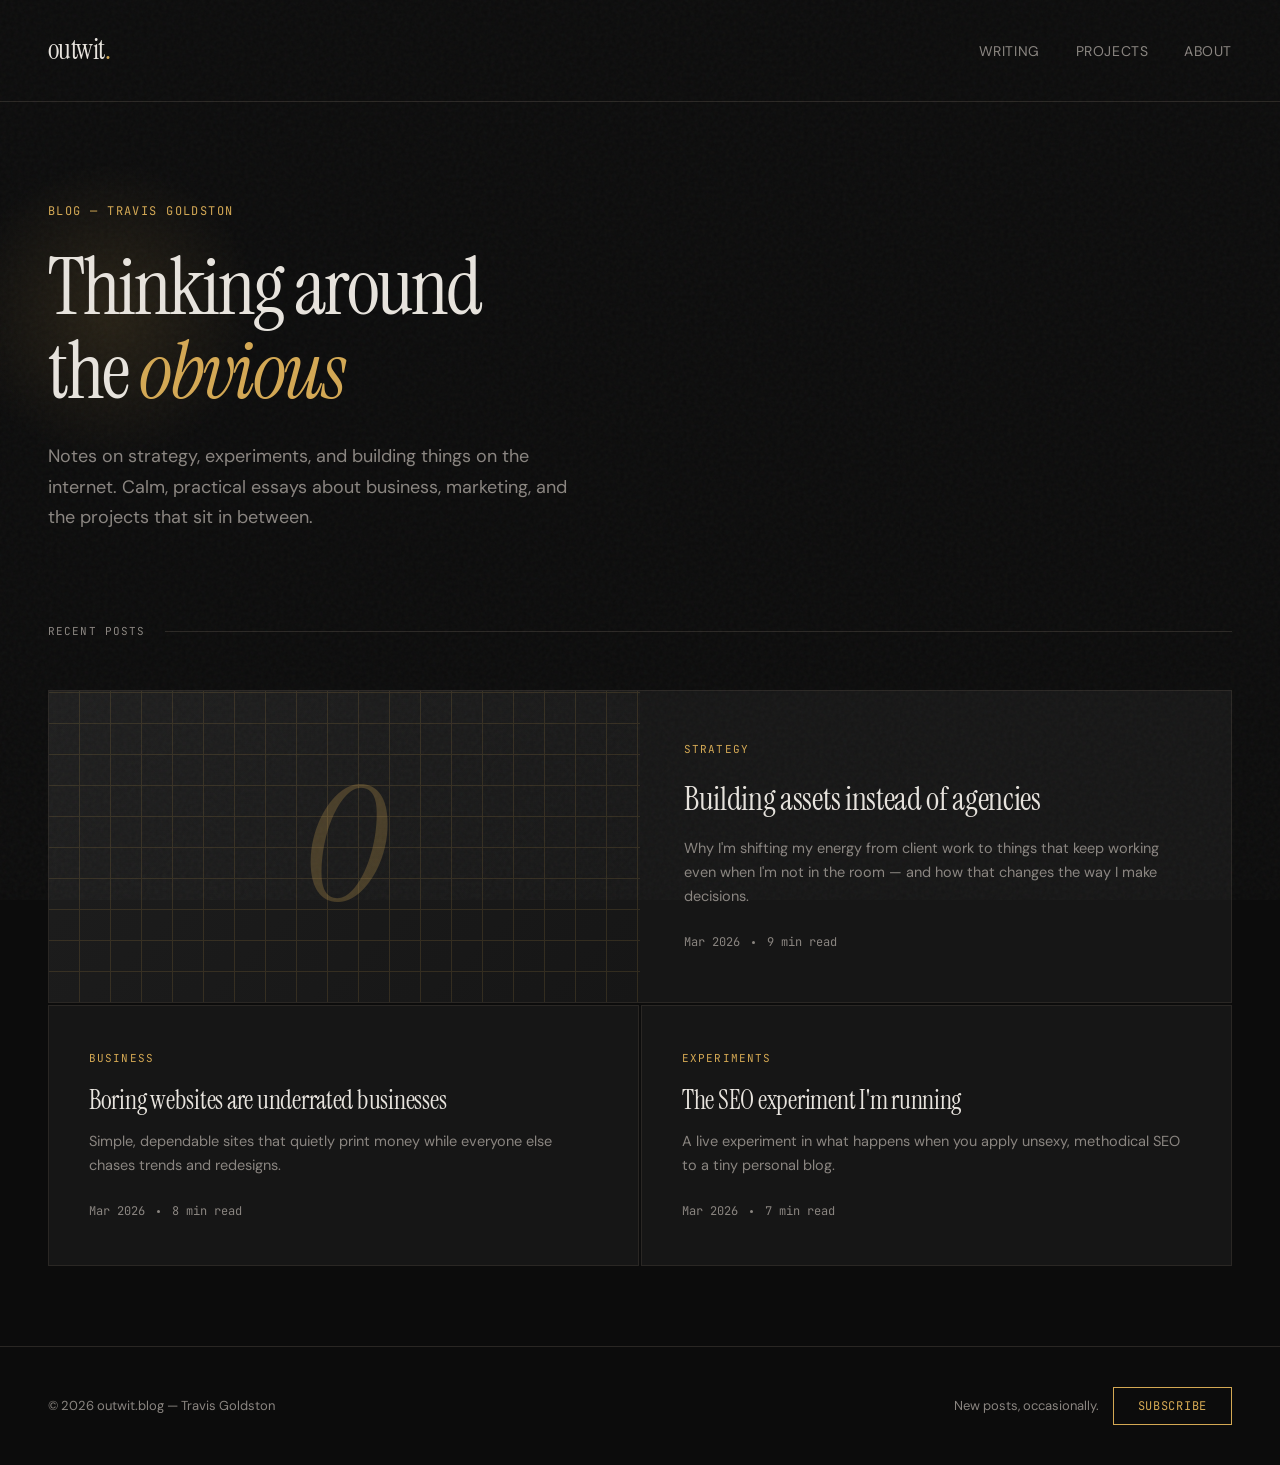
==== index.html @ f5ae8de1 "Initial commit" ====
<!DOCTYPE html>
<html lang="en">
<head>
  <meta charset="UTF-8">
  <meta name="viewport" content="width=device-width, initial-scale=1.0">
  <title>outwit.blog — Notes on strategy and experiments</title>
  <meta name="description" content="Outwit is a quiet corner of the internet for notes on strategy, experiments, and building things online by Travis Goldston.">
  <link rel="stylesheet" href="/assets/css/styles.css">
  <meta property="og:type" content="website">
  <meta property="og:title" content="outwit.blog — Notes on strategy and experiments">
  <meta property="og:description" content="Notes on strategy, experiments, and building things on the internet.">
  <meta property="og:url" content="https://outwit.blog/">
</head>
<body>
  <div class="grain"></div>

  <nav>
    <a href="/" class="logo">outwit<span>.</span></a>
    <ul class="nav-links">
      <li><a href="/">Writing</a></li>
      <li><a href="#">Projects</a></li>
      <li><a href="#">About</a></li>
    </ul>
  </nav>

  <section class="hero">
    <div class="hero-tag">Blog — Travis Goldston</div>
    <h1>Thinking around<br>the <em>obvious</em></h1>
    <p>Notes on strategy, experiments, and building things on the internet. Calm, practical essays about business, marketing, and the projects that sit in between.</p>
  </section>

  <div class="section-divider">
    <span>Recent posts</span>
  </div>

  <section class="posts">
    <article class="post featured">
      <div class="featured-visual">
        <div class="pattern"></div>
        <div class="big-letter">O</div>
      </div>
      <div class="featured-content">
        <div class="post-category">Strategy</div>
        <a href="/blog/building-assets-not-agencies.html">
          <h2>Building assets instead of agencies</h2>
          <p>Why I'm shifting my energy from client work to things that keep working even when I'm not in the room — and how that changes the way I make decisions.</p>
        </a>
        <div class="post-meta">
          <span>Mar 2026</span>
          <span class="dot"></span>
          <span>9 min read</span>
        </div>
      </div>
    </article>

    <article class="post">
      <div class="post-category">Business</div>
      <a href="/blog/boring-websites-are-underrated.html">
        <h2>Boring websites are underrated businesses</h2>
        <p>Simple, dependable sites that quietly print money while everyone else chases trends and redesigns.</p>
      </a>
      <div class="post-meta">
        <span>Mar 2026</span>
        <span class="dot"></span>
        <span>8 min read</span>
      </div>
    </article>

    <article class="post">
      <div class="post-category">Experiments</div>
      <a href="/blog/the-seo-experiment.html">
        <h2>The SEO experiment I'm running</h2>
        <p>A live experiment in what happens when you apply unsexy, methodical SEO to a tiny personal blog.</p>
      </a>
      <div class="post-meta">
        <span>Mar 2026</span>
        <span class="dot"></span>
        <span>7 min read</span>
      </div>
    </article>
  </section>

  <div class="bottom-bar">
    <p>&copy; 2026 outwit.blog — Travis Goldston</p>
    <div class="subscribe-hint">
      <span>New posts, occasionally.</span>
      <button class="subscribe-btn">Subscribe</button>
    </div>
  </div>
</body>
</html>
---- assets/css/styles.css ----
@import url("https://fonts.googleapis.com/css2?family=Instrument+Serif:ital@0;1&family=DM+Sans:ital,wght@0,300;0,400;0,500;0,600;1,400&family=JetBrains+Mono:wght@400;500&display=swap");

:root {
  --bg: #0C0C0C;
  --surface: #161616;
  --surface-2: #1E1E1E;
  --text: #E8E4DE;
  --text-muted: #8A8580;
  --accent: #D4A853;
  --accent-dim: #D4A85322;
  --border: #2A2724;
  --serif: 'Instrument Serif', Georgia, serif;
  --sans: 'DM Sans', sans-serif;
  --mono: 'JetBrains Mono', monospace;
}

* { margin: 0; padding: 0; box-sizing: border-box; }

body {
  background: var(--bg);
  color: var(--text);
  font-family: var(--sans);
  line-height: 1.6;
  -webkit-font-smoothing: antialiased;
}

.grain {
  position: fixed;
  top: 0; left: 0; width: 100%; height: 100%;
  background-image: url("data:image/svg+xml,%3Csvg viewBox='0 0 256 256' xmlns='http://www.w3.org/2000/svg'%3E%3Cfilter id='n'%3E%3CfeTurbulence type='fractalNoise' baseFrequency='0.9' numOctaves='4' stitchTiles='stitch'/%3E%3C/filter%3E%3Crect width='100%25' height='100%25' filter='url(%23n)' opacity='0.04'/%3E%3C/svg%3E");
  pointer-events: none;
  z-index: 999;
}

nav {
  display: flex;
  justify-content: space-between;
  align-items: center;
  padding: 28px 48px;
  border-bottom: 1px solid var(--border);
}

.logo {
  font-family: var(--serif);
  font-size: 28px;
  letter-spacing: -0.02em;
  color: var(--text);
  text-decoration: none;
}

.logo span { color: var(--accent); }

.nav-links {
  display: flex;
  gap: 36px;
  list-style: none;
}

.nav-links a {
  color: var(--text-muted);
  text-decoration: none;
  font-size: 14px;
  letter-spacing: 0.04em;
  text-transform: uppercase;
  transition: color 0.3s;
}

.nav-links a:hover { color: var(--accent); }

.hero {
  padding: 100px 48px 80px;
  max-width: 900px;
  position: relative;
}

.hero::before {
  content: '';
  position: absolute;
  top: 60px;
  left: -40px;
  width: 300px;
  height: 300px;
  background: radial-gradient(circle, var(--accent-dim) 0%, transparent 70%);
  pointer-events: none;
}

.hero-tag {
  font-family: var(--mono);
  font-size: 12px;
  color: var(--accent);
  letter-spacing: 0.12em;
  text-transform: uppercase;
  margin-bottom: 24px;
  opacity: 0;
  animation: fadeUp 0.8s ease forwards 0.2s;
}

.hero h1 {
  font-family: var(--serif);
  font-size: clamp(48px, 7vw, 80px);
  font-weight: 400;
  line-height: 1.05;
  letter-spacing: -0.03em;
  margin-bottom: 28px;
  opacity: 0;
  animation: fadeUp 0.8s ease forwards 0.4s;
}

.hero h1 em {
  font-style: italic;
  color: var(--accent);
}

.hero p {
  font-size: 18px;
  color: var(--text-muted);
  max-width: 520px;
  line-height: 1.7;
  opacity: 0;
  animation: fadeUp 0.8s ease forwards 0.6s;
}

.section-divider {
  display: flex;
  align-items: center;
  gap: 20px;
  padding: 0 48px;
  margin: 10px 0 50px;
}

.section-divider span {
  font-family: var(--mono);
  font-size: 11px;
  color: var(--text-muted);
  letter-spacing: 0.1em;
  text-transform: uppercase;
  white-space: nowrap;
}

.section-divider::after {
  content: '';
  flex: 1;
  height: 1px;
  background: var(--border);
}

.posts {
  padding: 0 48px 80px;
  display: grid;
  grid-template-columns: 1fr 1fr;
  gap: 2px;
  opacity: 0;
  animation: fadeUp 0.8s ease forwards 0.8s;
}

.post {
  background: var(--surface);
  padding: 44px 40px;
  border: 1px solid var(--border);
  transition: all 0.4s ease;
  cursor: pointer;
  position: relative;
  overflow: hidden;
}

.post::before {
  content: '';
  position: absolute;
  top: 0; left: 0;
  width: 3px;
  height: 0;
  background: var(--accent);
  transition: height 0.4s ease;
}

.post:hover::before { height: 100%; }
.post:hover { background: var(--surface-2); }

.post a {
  color: inherit;
  text-decoration: none;
}

.post-category {
  font-family: var(--mono);
  font-size: 11px;
  color: var(--accent);
  letter-spacing: 0.1em;
  text-transform: uppercase;
  margin-bottom: 16px;
}

.post h2 {
  font-family: var(--serif);
  font-size: 26px;
  font-weight: 400;
  line-height: 1.25;
  letter-spacing: -0.01em;
  margin-bottom: 14px;
  transition: color 0.3s;
}

.post:hover h2 { color: var(--accent); }

.post p {
  font-size: 14.5px;
  color: var(--text-muted);
  line-height: 1.65;
  margin-bottom: 24px;
}

.post-meta {
  display: flex;
  align-items: center;
  gap: 12px;
  font-size: 12px;
  color: var(--text-muted);
  font-family: var(--mono);
}

.post-meta .dot {
  width: 3px; height: 3px;
  border-radius: 50%;
  background: var(--text-muted);
}

.featured {
  grid-column: 1 / -1;
  display: grid;
  grid-template-columns: 1fr 1fr;
  padding: 0;
}

.featured-visual {
  background: linear-gradient(135deg, var(--surface-2), var(--surface));
  display: flex;
  align-items: center;
  justify-content: center;
  min-height: 280px;
  position: relative;
  overflow: hidden;
}

.featured-visual .pattern {
  position: absolute;
  inset: 0;
  opacity: 0.15;
  background-image:
    repeating-linear-gradient(0deg, transparent, transparent 30px, var(--accent) 30px, var(--accent) 31px),
    repeating-linear-gradient(90deg, transparent, transparent 30px, var(--accent) 30px, var(--accent) 31px);
}

.featured-visual .big-letter {
  font-family: var(--serif);
  font-size: 160px;
  color: var(--accent);
  opacity: 0.25;
  font-style: italic;
}

.featured-content { padding: 50px 44px; }
.featured-content .post-category { margin-bottom: 20px; }
.featured-content h2 { font-size: 32px; margin-bottom: 18px; }

.bottom-bar {
  border-top: 1px solid var(--border);
  padding: 40px 48px;
  display: flex;
  justify-content: space-between;
  align-items: center;
  opacity: 0;
  animation: fadeUp 0.8s ease forwards 1s;
}

.bottom-bar p {
  font-size: 13px;
  color: var(--text-muted);
}

.subscribe-hint {
  display: flex;
  align-items: center;
  gap: 14px;
}

.subscribe-hint span {
  font-size: 13px;
  color: var(--text-muted);
}

.subscribe-btn {
  background: transparent;
  border: 1px solid var(--accent);
  color: var(--accent);
  padding: 10px 24px;
  font-family: var(--mono);
  font-size: 12px;
  letter-spacing: 0.06em;
  text-transform: uppercase;
  cursor: pointer;
  transition: all 0.3s;
}

.subscribe-btn:hover {
  background: var(--accent);
  color: var(--bg);
}

/* Article layout */

.article-header {
  max-width: 720px;
  margin: 0 auto;
  padding: 80px 32px 48px;
  opacity: 0;
  animation: fadeUp 0.8s ease forwards 0.2s;
}

.article-meta-top {
  display: flex;
  align-items: center;
  gap: 16px;
  margin-bottom: 28px;
}

.article-category {
  font-family: var(--mono);
  font-size: 11px;
  color: var(--accent);
  letter-spacing: 0.12em;
  text-transform: uppercase;
}

.article-date {
  font-family: var(--mono);
  font-size: 11px;
  color: var(--text-muted);
  letter-spacing: 0.04em;
}

.meta-dot {
  width: 3px; height: 3px;
  border-radius: 50%;
  background: var(--text-muted);
}

.article-header h1 {
  font-family: var(--serif);
  font-size: clamp(36px, 5vw, 52px);
  font-weight: 400;
  line-height: 1.1;
  letter-spacing: -0.025em;
  margin-bottom: 20px;
}

.article-header h1 em {
  font-style: italic;
  color: var(--accent);
}

.article-subtitle {
  font-size: 19px;
  color: var(--text-muted);
  line-height: 1.65;
  max-width: 600px;
}

.article-image {
  max-width: 900px;
  margin: 0 auto 56px;
  padding: 0 32px;
  opacity: 0;
  animation: fadeUp 0.8s ease forwards 0.4s;
}

.article-image-placeholder {
  width: 100%;
  aspect-ratio: 16 / 9;
  background: var(--surface);
  border: 1px solid var(--border);
  position: relative;
  overflow: hidden;
}

.article-image-placeholder::after {
  content: '';
  position: absolute;
  inset: 0;
  background:
    linear-gradient(135deg, var(--surface-2), var(--surface)),
    repeating-linear-gradient(0deg, transparent, transparent 40px, var(--border) 40px, var(--border) 41px);
}

.img-caption {
  font-family: var(--mono);
  font-size: 11px;
  color: var(--text-muted);
  margin-top: 12px;
  letter-spacing: 0.02em;
}

.article-body {
  max-width: 680px;
  margin: 0 auto;
  padding: 0 32px 80px;
  opacity: 0;
  animation: fadeUp 0.8s ease forwards 0.5s;
}

.article-body p {
  font-size: 17px;
  line-height: 1.8;
  color: var(--text);
  margin-bottom: 28px;
  font-weight: 300;
}

.article-body p:first-of-type::first-letter {
  font-family: var(--serif);
  font-size: 64px;
  float: left;
  line-height: 0.8;
  padding-right: 12px;
  padding-top: 6px;
  color: var(--accent);
}

.article-body h2 {
  font-family: var(--serif);
  font-size: 28px;
  font-weight: 400;
  line-height: 1.25;
  margin-top: 48px;
  margin-bottom: 20px;
  padding-top: 40px;
  border-top: 1px solid var(--border);
  letter-spacing: -0.01em;
}

.article-body h3 {
  font-family: var(--serif);
  font-size: 22px;
  font-weight: 400;
  font-style: italic;
  line-height: 1.3;
  margin-top: 36px;
  margin-bottom: 16px;
  color: var(--accent);
}

.article-body blockquote {
  border-left: 3px solid var(--accent);
  padding: 4px 0 4px 28px;
  margin: 36px 0;
}

.article-body blockquote p {
  font-family: var(--serif);
  font-size: 22px;
  font-style: italic;
  line-height: 1.5;
  color: var(--text);
  margin-bottom: 0;
  font-weight: 400;
}

.article-body code {
  font-family: var(--mono);
  font-size: 14px;
  background: var(--surface);
  border: 1px solid var(--border);
  padding: 3px 8px;
  border-radius: 2px;
  color: var(--accent);
}

.article-body ul, .article-body ol {
  margin-bottom: 28px;
  padding-left: 24px;
}

.article-body li {
  font-size: 17px;
  line-height: 1.8;
  color: var(--text);
  font-weight: 300;
  margin-bottom: 8px;
}

.article-body a {
  color: var(--accent);
  text-decoration: underline;
  text-underline-offset: 3px;
  transition: color 0.3s;
}

.article-body a:hover { color: var(--text); }

.inline-img {
  margin: 40px -40px;
  background: var(--surface);
  border: 1px solid var(--border);
  aspect-ratio: 3 / 2;
  position: relative;
}

.inline-img::after {
  content: '';
  position: absolute;
  inset: 0;
  background: linear-gradient(160deg, var(--surface-2), var(--surface));
}

.article-footer {
  max-width: 680px;
  margin: 0 auto;
  padding: 0 32px 64px;
}

.author-card {
  display: flex;
  align-items: center;
  gap: 20px;
  padding: 32px;
  background: var(--surface);
  border: 1px solid var(--border);
  margin-bottom: 48px;
}

.author-avatar {
  width: 56px; height: 56px;
  border-radius: 50%;
  background: var(--accent-dim);
  border: 2px solid var(--accent);
  display: flex;
  align-items: center;
  justify-content: center;
  font-family: var(--serif);
  font-size: 22px;
  color: var(--accent);
  flex-shrink: 0;
}

.author-info h4 {
  font-family: var(--serif);
  font-size: 17px;
  font-weight: 400;
  margin-bottom: 2px;
}

.author-info p {
  font-size: 13px;
  color: var(--text-muted);
  line-height: 1.5;
}

.related {
  max-width: 900px;
  margin: 0 auto;
  padding: 0 32px 80px;
}

.related-label {
  font-family: var(--mono);
  font-size: 11px;
  color: var(--text-muted);
  letter-spacing: 0.1em;
  text-transform: uppercase;
  margin-bottom: 24px;
  display: flex;
  align-items: center;
  gap: 16px;
}

.related-label::after {
  content: '';
  flex: 1;
  height: 1px;
  background: var(--border);
}

.related-grid {
  display: grid;
  grid-template-columns: 1fr 1fr;
  gap: 2px;
}

.related-post {
  background: var(--surface);
  border: 1px solid var(--border);
  padding: 32px;
  cursor: pointer;
  transition: all 0.3s;
  position: relative;
  overflow: hidden;
}

.related-post::before {
  content: '';
  position: absolute;
  top: 0; left: 0;
  width: 3px; height: 0;
  background: var(--accent);
  transition: height 0.4s ease;
}

.related-post:hover::before { height: 100%; }
.related-post:hover { background: var(--surface-2); }

.related-post a {
  color: inherit;
  text-decoration: none;
}

.related-post .post-category {
  font-family: var(--mono);
  font-size: 10px;
  color: var(--accent);
  letter-spacing: 0.1em;
  text-transform: uppercase;
  margin-bottom: 10px;
}

.related-post h3 {
  font-family: var(--serif);
  font-size: 20px;
  font-weight: 400;
  line-height: 1.3;
  margin-bottom: 8px;
  transition: color 0.3s;
}

.related-post:hover h3 { color: var(--accent); }

.related-post .post-meta {
  display: flex;
  align-items: center;
  gap: 10px;
  font-size: 11px;
  color: var(--text-muted);
  font-family: var(--mono);
}

.back-link {
  font-family: var(--mono);
  font-size: 12px;
  color: var(--accent);
  text-decoration: none;
  letter-spacing: 0.06em;
  text-transform: uppercase;
  transition: color 0.3s;
}

.back-link:hover { color: var(--text); }

@keyframes fadeUp {
  from { opacity: 0; transform: translateY(20px); }
  to { opacity: 1; transform: translateY(0); }
}

@media (max-width: 768px) {
  nav, .hero, .posts, .section-divider, .bottom-bar { padding-left: 24px; padding-right: 24px; }
  .posts { grid-template-columns: 1fr; }
  .featured { grid-template-columns: 1fr; }
  .hero { padding-top: 64px; padding-bottom: 56px; }
  .nav-links { gap: 20px; }
  .nav-links a { font-size: 12px; }

  .article-header,
  .article-body,
  .article-footer,
  .related {
    padding-left: 20px;
    padding-right: 20px;
  }

  .related-grid { grid-template-columns: 1fr; }
  .inline-img { margin: 32px 0; }
  .bottom-bar { padding: 28px 24px; }
}
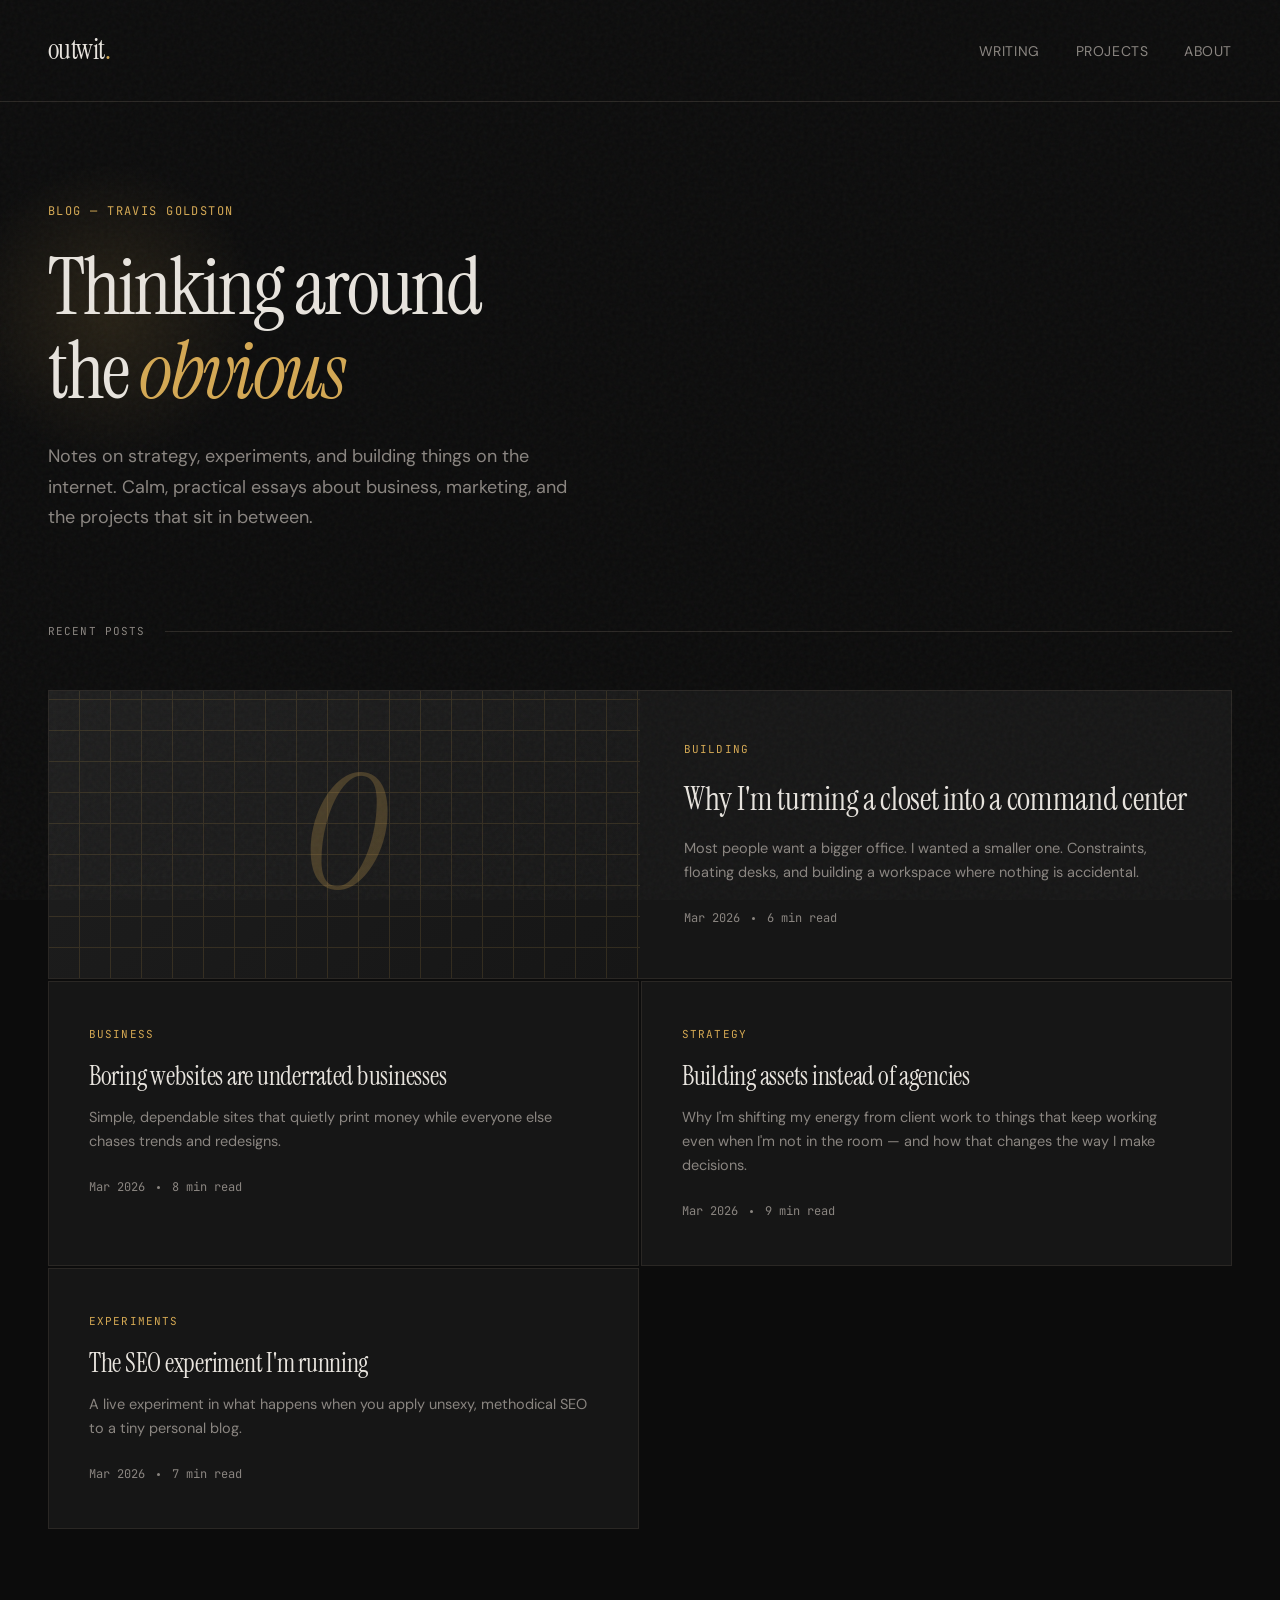
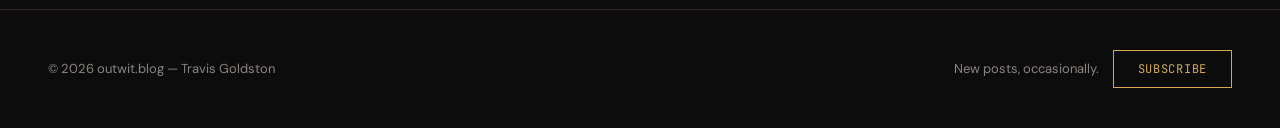
==== commit a47c4347: "Update featured content in index.html: changed post category and details for a featured article, add" ====
--- a/index.html
+++ b/index.html
@@ -40,15 +40,15 @@
         <div class="big-letter">O</div>
       </div>
       <div class="featured-content">
-        <div class="post-category">Strategy</div>
-        <a href="/blog/building-assets-not-agencies.html">
-          <h2>Building assets instead of agencies</h2>
-          <p>Why I'm shifting my energy from client work to things that keep working even when I'm not in the room — and how that changes the way I make decisions.</p>
+        <div class="post-category">Building</div>
+        <a href="/blog/why-im-turning-a-closet-into-a-command-center.html">
+          <h2>Why I'm turning a closet into a command center</h2>
+          <p>Most people want a bigger office. I wanted a smaller one. Constraints, floating desks, and building a workspace where nothing is accidental.</p>
         </a>
         <div class="post-meta">
           <span>Mar 2026</span>
           <span class="dot"></span>
-          <span>9 min read</span>
+          <span>6 min read</span>
         </div>
       </div>
     </article>
@@ -63,6 +63,19 @@
         <span>Mar 2026</span>
         <span class="dot"></span>
         <span>8 min read</span>
+      </div>
+    </article>
+
+    <article class="post">
+      <div class="post-category">Strategy</div>
+      <a href="/blog/building-assets-not-agencies.html">
+        <h2>Building assets instead of agencies</h2>
+        <p>Why I'm shifting my energy from client work to things that keep working even when I'm not in the room — and how that changes the way I make decisions.</p>
+      </a>
+      <div class="post-meta">
+        <span>Mar 2026</span>
+        <span class="dot"></span>
+        <span>9 min read</span>
       </div>
     </article>
 
